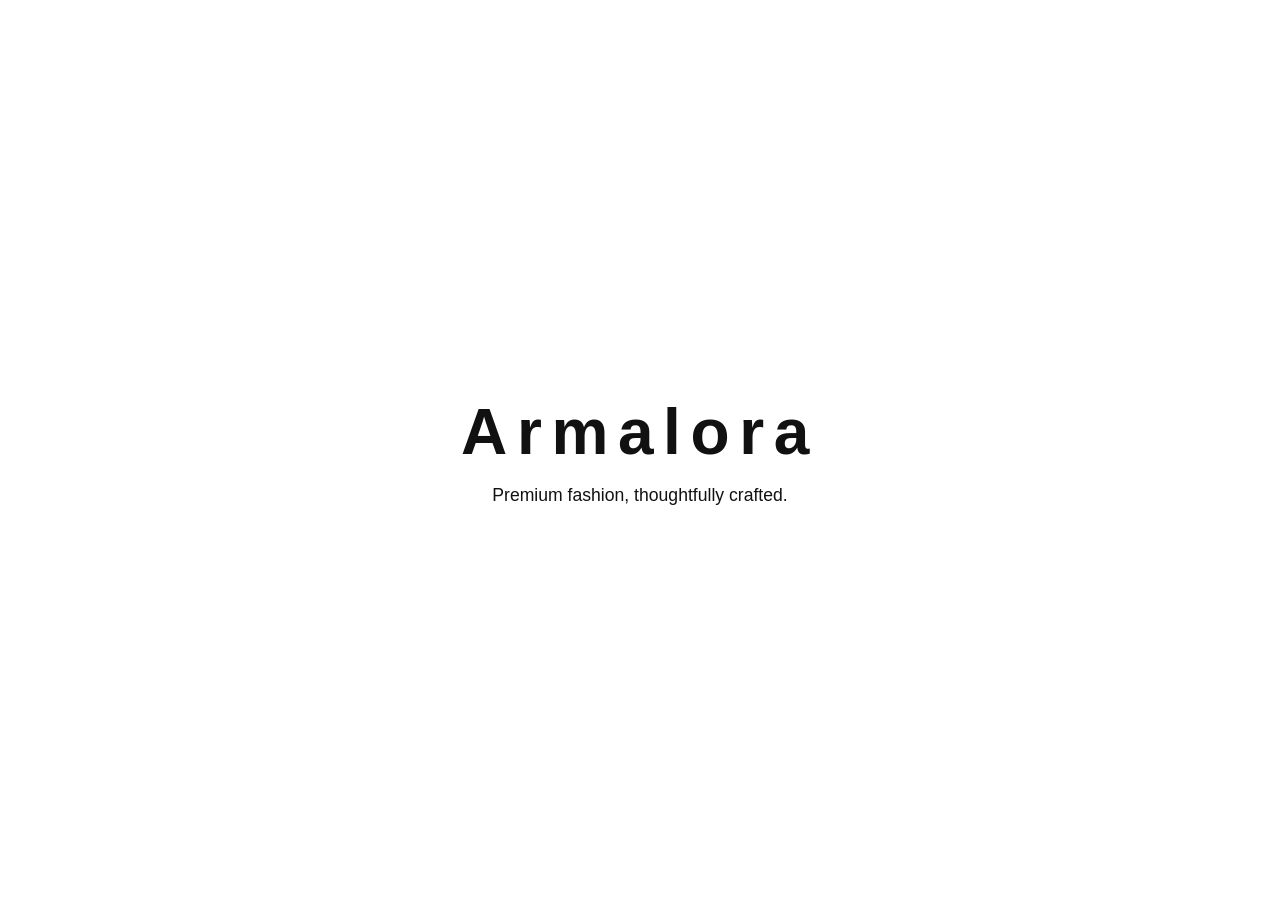
==== frontend/armalora-frontend/frontend/armalora-frontend/index.html @ b98cae9c "initialize Armalora frontend" ====
<!DOCTYPE html>
<html lang="en">
<head>
    <meta charset="UTF-8">

    <meta
        name="viewport"
        content="width=device-width, initial-scale=1.0"
    >

    <meta
        name="description"
        content="Armalora - Premium clothing and handcrafted fashion."
    >

    <title>Armalora</title>

    <link rel="stylesheet" href="css/style.css">
</head>

<body>

    <main>
        <h1>Armalora</h1>
        <p>Premium fashion, thoughtfully crafted.</p>
    </main>

    <script src="js/app.js"></script>
</body>
</html>
---- frontend/armalora-frontend/frontend/armalora-frontend/css/style.css ----
* {
    margin: 0;
    padding: 0;
    box-sizing: border-box;
}

html {
    scroll-behavior: smooth;
}

body {
    min-height: 100vh;
    font-family: Arial, Helvetica, sans-serif;
    background-color: #ffffff;
    color: #111111;
}

main {
    min-height: 100vh;
    display: flex;
    flex-direction: column;
    justify-content: center;
    align-items: center;
    text-align: center;
    padding: 2rem;
}

h1 {
    font-size: 4rem;
    letter-spacing: 0.15em;
}

p {
    margin-top: 1rem;
    font-size: 1.1rem;
}
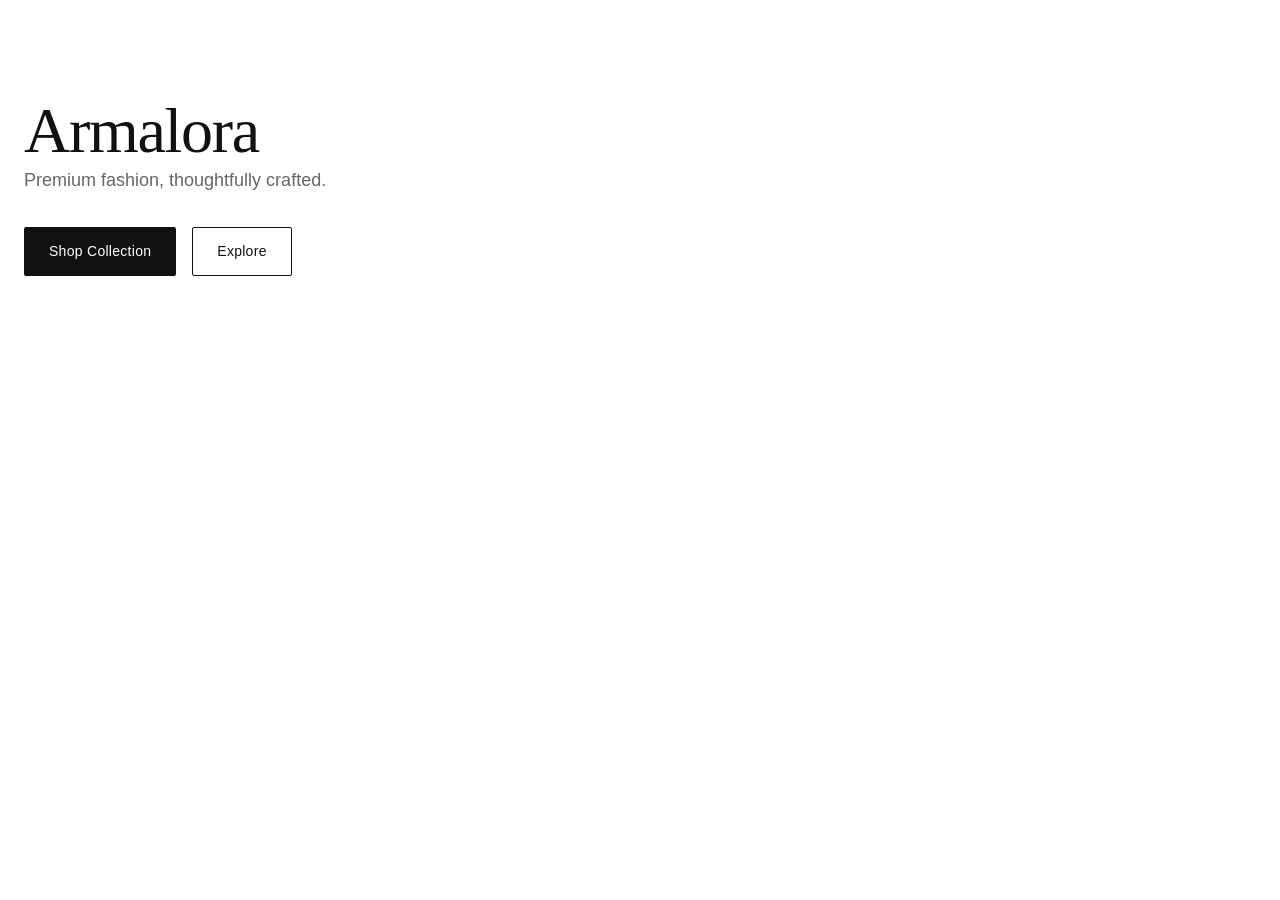
==== commit 861b2f55: "establish Armalora design system" ====
--- a/frontend/armalora-frontend/frontend/armalora-frontend/index.html
+++ b/frontend/armalora-frontend/frontend/armalora-frontend/index.html
@@ -1,6 +1,7 @@
 <!DOCTYPE html>
 <html lang="en">
 <head>
+
     <meta charset="UTF-8">
 
     <meta
@@ -16,15 +17,44 @@
     <title>Armalora</title>
 
     <link rel="stylesheet" href="css/style.css">
+
 </head>
 
 <body>
 
     <main>
-        <h1>Armalora</h1>
-        <p>Premium fashion, thoughtfully crafted.</p>
+
+        <section class="section">
+
+            <div class="container">
+
+                <h1 class="heading-display">
+                    Armalora
+                </h1>
+
+                <p class="text-lg text-muted">
+                    Premium fashion, thoughtfully crafted.
+                </p>
+
+                <div class="flex gap-4" style="margin-top: 2rem;">
+
+                    <a href="#" class="btn btn-primary">
+                        Shop Collection
+                    </a>
+
+                    <a href="#" class="btn btn-secondary">
+                        Explore
+                    </a>
+
+                </div>
+
+            </div>
+
+        </section>
+
     </main>
 
     <script src="js/app.js"></script>
+
 </body>
 </html>
--- a/frontend/armalora-frontend/frontend/armalora-frontend/css/style.css
+++ b/frontend/armalora-frontend/frontend/armalora-frontend/css/style.css
@@ -1,3 +1,9 @@
+/* ========================================
+   ARmalora Design System
+   ======================================== */
+
+/* ---------- CSS Reset ---------- */
+
 * {
     margin: 0;
     padding: 0;
@@ -6,6 +12,7 @@
 
 html {
     scroll-behavior: smooth;
+    font-size: 16px;
 }
 
 body {
@@ -13,24 +20,411 @@
     font-family: Arial, Helvetica, sans-serif;
     background-color: #ffffff;
     color: #111111;
-}
-
-main {
-    min-height: 100vh;
+    line-height: 1.6;
+}
+
+img {
+    display: block;
+    max-width: 100%;
+}
+
+button,
+input,
+textarea,
+select {
+    font: inherit;
+}
+
+button {
+    cursor: pointer;
+}
+
+a {
+    color: inherit;
+    text-decoration: none;
+}
+
+ul,
+ol {
+    list-style: none;
+}
+
+
+/* ========================================
+   Design Tokens
+   ======================================== */
+
+:root {
+
+    /* Brand Colors */
+
+    --color-black: #111111;
+    --color-white: #ffffff;
+
+    --color-primary: #111111;
+    --color-secondary: #666666;
+
+    --color-background: #ffffff;
+    --color-surface: #f7f7f5;
+
+    --color-border: #e5e5e5;
+
+    --color-success: #2e7d32;
+    --color-error: #c62828;
+    --color-warning: #ed6c02;
+
+
+    /* Typography */
+
+    --font-primary:
+        Arial,
+        Helvetica,
+        sans-serif;
+
+    --font-display:
+        Georgia,
+        "Times New Roman",
+        serif;
+
+
+    /* Font Sizes */
+
+    --text-xs: 0.75rem;
+    --text-sm: 0.875rem;
+    --text-base: 1rem;
+    --text-lg: 1.125rem;
+    --text-xl: 1.5rem;
+    --text-2xl: 2rem;
+    --text-3xl: 3rem;
+    --text-4xl: 4rem;
+
+
+    /* Spacing */
+
+    --space-1: 0.25rem;
+    --space-2: 0.5rem;
+    --space-3: 0.75rem;
+    --space-4: 1rem;
+    --space-5: 1.5rem;
+    --space-6: 2rem;
+    --space-7: 3rem;
+    --space-8: 4rem;
+    --space-9: 6rem;
+    --space-10: 8rem;
+
+
+    /* Layout */
+
+    --container-max-width: 1400px;
+
+    --container-padding: 1.5rem;
+
+
+    /* Borders */
+
+    --border-width: 1px;
+
+    --radius-sm: 2px;
+    --radius-md: 4px;
+    --radius-lg: 8px;
+
+
+    /* Transitions */
+
+    --transition-fast: 150ms ease;
+    --transition-normal: 250ms ease;
+    --transition-slow: 400ms ease;
+}
+
+
+/* ========================================
+   Global Layout
+   ======================================== */
+
+.container {
+    width: 100%;
+    max-width: var(--container-max-width);
+    margin: 0 auto;
+    padding-left: var(--container-padding);
+    padding-right: var(--container-padding);
+}
+
+.section {
+    padding-top: var(--space-9);
+    padding-bottom: var(--space-9);
+}
+
+
+/* ========================================
+   Typography
+   ======================================== */
+
+.heading-display {
+    font-family: var(--font-display);
+    font-size: var(--text-4xl);
+    font-weight: 400;
+    line-height: 1.1;
+    letter-spacing: -0.02em;
+}
+
+.heading-xl {
+    font-family: var(--font-display);
+    font-size: var(--text-3xl);
+    font-weight: 400;
+    line-height: 1.15;
+}
+
+.heading-lg {
+    font-family: var(--font-display);
+    font-size: var(--text-2xl);
+    font-weight: 400;
+    line-height: 1.2;
+}
+
+.heading-md {
+    font-size: var(--text-xl);
+    font-weight: 500;
+    line-height: 1.3;
+}
+
+.text-lg {
+    font-size: var(--text-lg);
+}
+
+.text-sm {
+    font-size: var(--text-sm);
+}
+
+.text-muted {
+    color: var(--color-secondary);
+}
+
+.text-center {
+    text-align: center;
+}
+
+
+/* ========================================
+   Buttons
+   ======================================== */
+
+.btn {
+    display: inline-flex;
+    align-items: center;
+    justify-content: center;
+
+    min-height: 46px;
+
+    padding: 0.75rem 1.5rem;
+
+    border: var(--border-width) solid transparent;
+
+    border-radius: var(--radius-sm);
+
+    font-size: var(--text-sm);
+    font-weight: 500;
+
+    letter-spacing: 0.02em;
+
+    transition:
+        background-color var(--transition-normal),
+        color var(--transition-normal),
+        border-color var(--transition-normal);
+}
+
+.btn-primary {
+    background-color: var(--color-black);
+    color: var(--color-white);
+    border-color: var(--color-black);
+}
+
+.btn-primary:hover {
+    background-color: #333333;
+    border-color: #333333;
+}
+
+.btn-secondary {
+    background-color: var(--color-white);
+    color: var(--color-black);
+    border-color: var(--color-black);
+}
+
+.btn-secondary:hover {
+    background-color: var(--color-black);
+    color: var(--color-white);
+}
+
+
+/* ========================================
+   Forms
+   ======================================== */
+
+.form-group {
     display: flex;
     flex-direction: column;
-    justify-content: center;
+    gap: var(--space-2);
+}
+
+.form-label {
+    font-size: var(--text-sm);
+    font-weight: 500;
+}
+
+.form-input,
+.form-select,
+.form-textarea {
+    width: 100%;
+
+    padding: 0.8rem 0.9rem;
+
+    border: var(--border-width) solid var(--color-border);
+
+    border-radius: var(--radius-sm);
+
+    background-color: var(--color-white);
+
+    color: var(--color-black);
+
+    outline: none;
+
+    transition:
+        border-color var(--transition-normal);
+}
+
+.form-input:focus,
+.form-select:focus,
+.form-textarea:focus {
+    border-color: var(--color-black);
+}
+
+.form-textarea {
+    min-height: 120px;
+    resize: vertical;
+}
+
+
+/* ========================================
+   Cards
+   ======================================== */
+
+.card {
+    background-color: var(--color-white);
+    border: var(--border-width) solid var(--color-border);
+}
+
+.card-content {
+    padding: var(--space-5);
+}
+
+
+/* ========================================
+   Product Grid Foundation
+   ======================================== */
+
+.product-grid {
+    display: grid;
+
+    grid-template-columns:
+        repeat(4, minmax(0, 1fr));
+
+    gap: var(--space-5);
+}
+
+
+/* ========================================
+   Utility Classes
+   ======================================== */
+
+.hidden {
+    display: none !important;
+}
+
+.flex {
+    display: flex;
+}
+
+.items-center {
     align-items: center;
-    text-align: center;
-    padding: 2rem;
-}
-
-h1 {
-    font-size: 4rem;
-    letter-spacing: 0.15em;
-}
-
-p {
-    margin-top: 1rem;
-    font-size: 1.1rem;
+}
+
+.justify-between {
+    justify-content: space-between;
+}
+
+.gap-2 {
+    gap: var(--space-2);
+}
+
+.gap-4 {
+    gap: var(--space-4);
+}
+
+.gap-5 {
+    gap: var(--space-5);
+}
+
+.gap-6 {
+    gap: var(--space-6);
+}
+
+
+/* ========================================
+   Responsive Design
+   ======================================== */
+
+@media (max-width: 1200px) {
+
+    .product-grid {
+        grid-template-columns:
+            repeat(3, minmax(0, 1fr));
+    }
+}
+
+
+@media (max-width: 768px) {
+
+    :root {
+        --container-padding: 1rem;
+    }
+
+    .heading-display {
+        font-size: var(--text-3xl);
+    }
+
+    .heading-xl {
+        font-size: var(--text-2xl);
+    }
+
+    .product-grid {
+        grid-template-columns:
+            repeat(2, minmax(0, 1fr));
+
+        gap: var(--space-4);
+    }
+
+    .section {
+        padding-top: var(--space-7);
+        padding-bottom: var(--space-7);
+    }
+}
+
+
+@media (max-width: 480px) {
+
+    html {
+        font-size: 15px;
+    }
+
+    .heading-display {
+        font-size: var(--text-2xl);
+    }
+
+    .product-grid {
+        grid-template-columns:
+            1fr;
+    }
+
+    .btn {
+        width: 100%;
+    }
 }
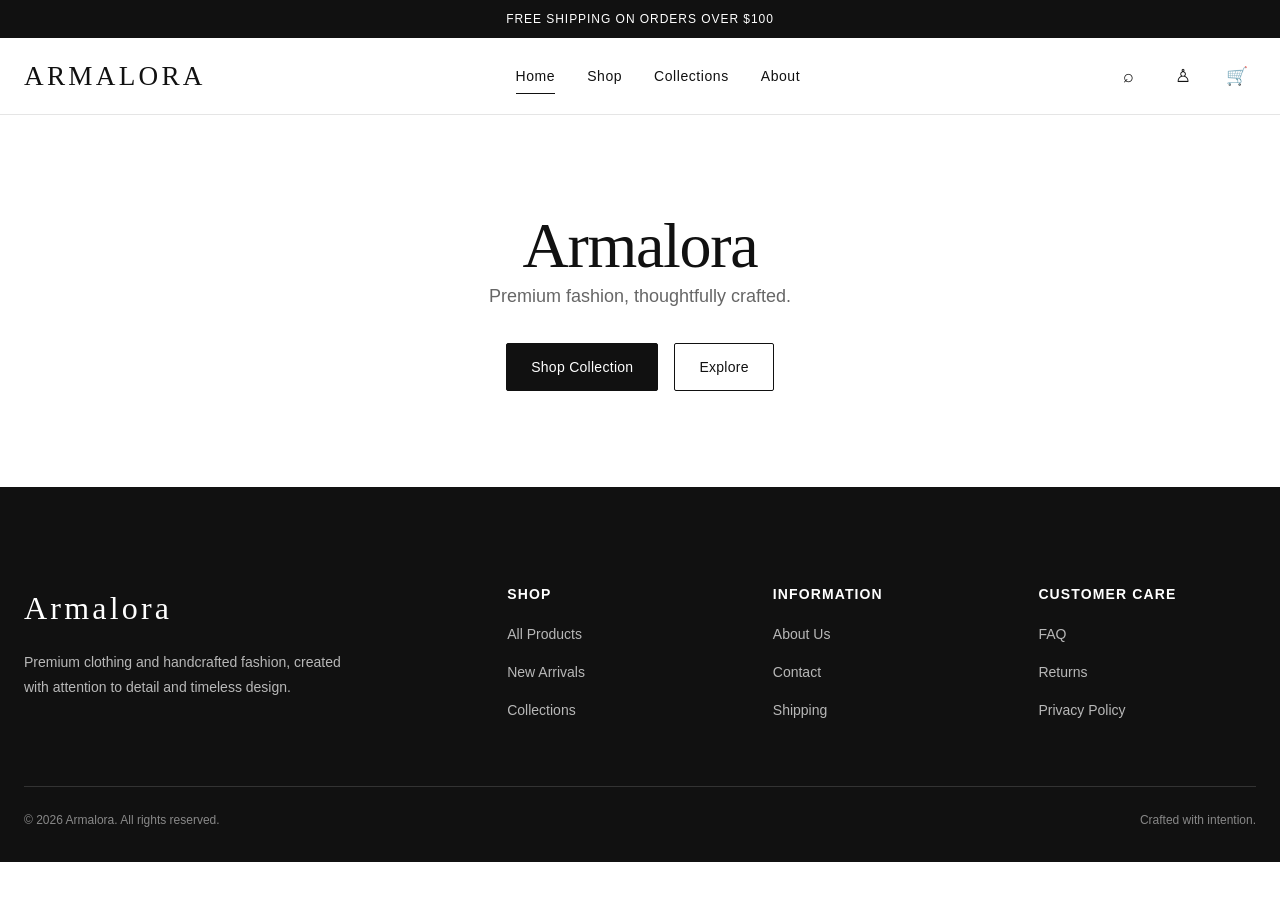
==== commit f4cebe59: "add responsive navbar and footer" ====
--- a/frontend/armalora-frontend/frontend/armalora-frontend/index.html
+++ b/frontend/armalora-frontend/frontend/armalora-frontend/index.html
@@ -17,16 +17,183 @@
     <title>Armalora</title>
 
     <link rel="stylesheet" href="css/style.css">
+    <link rel="stylesheet" href="css/navbar.css">
+<link rel="stylesheet" href="css/footer.css">
 
 </head>
 
 <body>
 
+    <!-- Announcement Bar -->
+
+    <div class="announcement-bar">
+        Free shipping on orders over $100
+    </div>
+
+
+    <!-- Navbar -->
+
+    <header class="navbar">
+
+        <div class="container navbar-container">
+
+            <!-- Mobile Menu Button -->
+
+            <button
+                class="mobile-menu-button"
+                id="mobileMenuButton"
+                type="button"
+                aria-label="Open navigation menu"
+                aria-expanded="false"
+            >
+                ☰
+            </button>
+
+
+            <!-- Logo -->
+
+            <a
+                href="index.html"
+                class="navbar-logo"
+            >
+                Armalora
+            </a>
+
+
+            <!-- Desktop Navigation -->
+
+            <nav
+                class="navbar-menu"
+                aria-label="Main navigation"
+            >
+
+                <a
+                    href="index.html"
+                    class="navbar-link active"
+                >
+                    Home
+                </a>
+
+                <a
+                    href="#"
+                    class="navbar-link"
+                >
+                    Shop
+                </a>
+
+                <a
+                    href="#"
+                    class="navbar-link"
+                >
+                    Collections
+                </a>
+
+                <a
+                    href="#"
+                    class="navbar-link"
+                >
+                    About
+                </a>
+
+            </nav>
+
+
+            <!-- Actions -->
+
+            <div class="navbar-actions">
+
+                <button
+                    class="navbar-action"
+                    type="button"
+                    aria-label="Search"
+                >
+                    ⌕
+                </button>
+
+                <button
+                    class="navbar-action"
+                    type="button"
+                    aria-label="Account"
+                >
+                    ♙
+                </button>
+
+                <button
+                    class="navbar-action"
+                    type="button"
+                    aria-label="Shopping cart"
+                >
+                    🛒
+                </button>
+
+            </div>
+
+        </div>
+
+
+        <!-- Mobile Menu -->
+
+        <div
+            class="mobile-menu"
+            id="mobileMenu"
+        >
+
+            <nav aria-label="Mobile navigation">
+
+                <ul class="mobile-menu-list">
+
+                    <li>
+                        <a
+                            href="index.html"
+                            class="mobile-menu-link"
+                        >
+                            Home
+                        </a>
+                    </li>
+
+                    <li>
+                        <a
+                            href="#"
+                            class="mobile-menu-link"
+                        >
+                            Shop
+                        </a>
+                    </li>
+
+                    <li>
+                        <a
+                            href="#"
+                            class="mobile-menu-link"
+                        >
+                            Collections
+                        </a>
+                    </li>
+
+                    <li>
+                        <a
+                            href="#"
+                            class="mobile-menu-link"
+                        >
+                            About
+                        </a>
+                    </li>
+
+                </ul>
+
+            </nav>
+
+        </div>
+
+    </header>
+
+
+    <!-- Temporary Page Content -->
+
     <main>
 
         <section class="section">
 
-            <div class="container">
+            <div class="container text-center">
 
                 <h1 class="heading-display">
                     Armalora
@@ -36,13 +203,22 @@
                     Premium fashion, thoughtfully crafted.
                 </p>
 
-                <div class="flex gap-4" style="margin-top: 2rem;">
-
-                    <a href="#" class="btn btn-primary">
+                <div
+                    class="flex gap-4"
+                    style="margin-top: 2rem; justify-content: center;"
+                >
+
+                    <a
+                        href="#"
+                        class="btn btn-primary"
+                    >
                         Shop Collection
                     </a>
 
-                    <a href="#" class="btn btn-secondary">
+                    <a
+                        href="#"
+                        class="btn btn-secondary"
+                    >
                         Explore
                     </a>
 
@@ -54,7 +230,154 @@
 
     </main>
 
+
+    <!-- Footer -->
+
+    <footer class="footer">
+
+        <div class="container">
+
+            <div class="footer-grid">
+
+                <!-- Brand -->
+
+                <div class="footer-brand">
+
+                    <div class="footer-logo">
+                        Armalora
+                    </div>
+
+                    <p class="footer-description">
+                        Premium clothing and handcrafted fashion,
+                        created with attention to detail and timeless
+                        design.
+                    </p>
+
+                </div>
+
+
+                <!-- Shop -->
+
+                <div>
+
+                    <h3 class="footer-title">
+                        Shop
+                    </h3>
+
+                    <ul class="footer-links">
+
+                        <li>
+                            <a href="#" class="footer-link">
+                                All Products
+                            </a>
+                        </li>
+
+                        <li>
+                            <a href="#" class="footer-link">
+                                New Arrivals
+                            </a>
+                        </li>
+
+                        <li>
+                            <a href="#" class="footer-link">
+                                Collections
+                            </a>
+                        </li>
+
+                    </ul>
+
+                </div>
+
+
+                <!-- Information -->
+
+                <div>
+
+                    <h3 class="footer-title">
+                        Information
+                    </h3>
+
+                    <ul class="footer-links">
+
+                        <li>
+                            <a href="#" class="footer-link">
+                                About Us
+                            </a>
+                        </li>
+
+                        <li>
+                            <a href="#" class="footer-link">
+                                Contact
+                            </a>
+                        </li>
+
+                        <li>
+                            <a href="#" class="footer-link">
+                                Shipping
+                            </a>
+                        </li>
+
+                    </ul>
+
+                </div>
+
+
+                <!-- Customer -->
+
+                <div>
+
+                    <h3 class="footer-title">
+                        Customer Care
+                    </h3>
+
+                    <ul class="footer-links">
+
+                        <li>
+                            <a href="#" class="footer-link">
+                                FAQ
+                            </a>
+                        </li>
+
+                        <li>
+                            <a href="#" class="footer-link">
+                                Returns
+                            </a>
+                        </li>
+
+                        <li>
+                            <a href="#" class="footer-link">
+                                Privacy Policy
+                            </a>
+                        </li>
+
+                    </ul>
+
+                </div>
+
+            </div>
+
+
+            <!-- Footer Bottom -->
+
+            <div class="footer-bottom">
+
+                <span>
+                    © 2026 Armalora. All rights reserved.
+                </span>
+
+                <span>
+                    Crafted with intention.
+                </span>
+
+            </div>
+
+        </div>
+
+    </footer>
+
+
     <script src="js/app.js"></script>
+    <script src="js/navbar.js"></script>
 
 </body>
 </html>
--- a/frontend/armalora-frontend/frontend/armalora-frontend/css/navbar.css
+++ b/frontend/armalora-frontend/frontend/armalora-frontend/css/navbar.css
@@ -0,0 +1,220 @@
+/* ========================================
+   Armalora Navbar
+   ======================================== */
+
+.announcement-bar {
+    width: 100%;
+    background-color: var(--color-black);
+    color: var(--color-white);
+    text-align: center;
+    padding: 0.6rem 1rem;
+    font-size: var(--text-xs);
+    letter-spacing: 0.08em;
+    text-transform: uppercase;
+}
+
+.navbar {
+    position: relative;
+    z-index: 1000;
+
+    width: 100%;
+
+    background-color: var(--color-white);
+
+    border-bottom:
+        var(--border-width)
+        solid
+        var(--color-border);
+}
+
+.navbar-container {
+    min-height: 76px;
+
+    display: flex;
+    align-items: center;
+    justify-content: space-between;
+
+    gap: var(--space-6);
+}
+
+.navbar-logo {
+    flex-shrink: 0;
+
+    font-family: var(--font-display);
+
+    font-size: 1.7rem;
+
+    font-weight: 400;
+
+    letter-spacing: 0.12em;
+
+    text-transform: uppercase;
+}
+
+.navbar-menu {
+    display: flex;
+
+    align-items: center;
+
+    gap: var(--space-6);
+}
+
+.navbar-link {
+    position: relative;
+
+    font-size: var(--text-sm);
+
+    letter-spacing: 0.04em;
+
+    transition:
+        color var(--transition-normal);
+}
+
+.navbar-link::after {
+    content: "";
+
+    position: absolute;
+
+    left: 0;
+    bottom: -6px;
+
+    width: 0;
+    height: 1px;
+
+    background-color: var(--color-black);
+
+    transition:
+        width var(--transition-normal);
+}
+
+.navbar-link:hover::after,
+.navbar-link.active::after {
+    width: 100%;
+}
+
+.navbar-actions {
+    display: flex;
+
+    align-items: center;
+
+    gap: var(--space-4);
+}
+
+.navbar-action {
+    display: inline-flex;
+
+    align-items: center;
+    justify-content: center;
+
+    width: 38px;
+    height: 38px;
+
+    border: none;
+
+    background: transparent;
+
+    color: var(--color-black);
+
+    font-size: 1.1rem;
+
+    transition:
+        opacity var(--transition-normal);
+}
+
+.navbar-action:hover {
+    opacity: 0.55;
+}
+
+
+/* ========================================
+   Mobile Menu Button
+   ======================================== */
+
+.mobile-menu-button {
+    display: none;
+
+    align-items: center;
+    justify-content: center;
+
+    width: 38px;
+    height: 38px;
+
+    border: none;
+
+    background: transparent;
+
+    color: var(--color-black);
+
+    font-size: 1.4rem;
+}
+
+
+/* ========================================
+   Mobile Navigation
+   ======================================== */
+
+.mobile-menu {
+    display: none;
+
+    position: absolute;
+
+    top: 100%;
+    left: 0;
+
+    width: 100%;
+
+    background-color: var(--color-white);
+
+    border-bottom:
+        var(--border-width)
+        solid
+        var(--color-border);
+
+    padding: var(--space-5);
+}
+
+.mobile-menu.open {
+    display: block;
+}
+
+.mobile-menu-list {
+    display: flex;
+
+    flex-direction: column;
+
+    gap: var(--space-5);
+}
+
+.mobile-menu-link {
+    font-size: var(--text-base);
+
+    letter-spacing: 0.04em;
+}
+
+
+/* ========================================
+   Responsive Navbar
+   ======================================== */
+
+@media (max-width: 900px) {
+
+    .navbar-menu {
+        display: none;
+    }
+
+    .mobile-menu-button {
+        display: inline-flex;
+    }
+
+    .navbar-container {
+        min-height: 68px;
+    }
+
+    .navbar-logo {
+        font-size: 1.4rem;
+    }
+
+    .navbar-actions {
+        gap: var(--space-2);
+    }
+}
--- a/frontend/armalora-frontend/frontend/armalora-frontend/css/footer.css
+++ b/frontend/armalora-frontend/frontend/armalora-frontend/css/footer.css
@@ -0,0 +1,132 @@
+/* ========================================
+   Armalora Footer
+   ======================================== */
+
+.footer {
+    margin-top: auto;
+
+    background-color: var(--color-black);
+
+    color: var(--color-white);
+
+    padding-top: var(--space-9);
+    padding-bottom: var(--space-6);
+}
+
+.footer-grid {
+    display: grid;
+
+    grid-template-columns:
+        2fr
+        1fr
+        1fr
+        1fr;
+
+    gap: var(--space-7);
+
+    padding-bottom: var(--space-8);
+}
+
+.footer-brand {
+    max-width: 320px;
+}
+
+.footer-logo {
+    font-family: var(--font-display);
+
+    font-size: var(--text-2xl);
+
+    letter-spacing: 0.1em;
+
+    margin-bottom: var(--space-4);
+}
+
+.footer-description {
+    color: #b8b8b8;
+
+    font-size: var(--text-sm);
+
+    line-height: 1.8;
+}
+
+.footer-title {
+    font-size: var(--text-sm);
+
+    font-weight: 600;
+
+    letter-spacing: 0.08em;
+
+    text-transform: uppercase;
+
+    margin-bottom: var(--space-4);
+}
+
+.footer-links {
+    display: flex;
+
+    flex-direction: column;
+
+    gap: var(--space-3);
+}
+
+.footer-link {
+    color: #b8b8b8;
+
+    font-size: var(--text-sm);
+
+    transition:
+        color var(--transition-normal);
+}
+
+.footer-link:hover {
+    color: var(--color-white);
+}
+
+.footer-bottom {
+    padding-top: var(--space-5);
+
+    border-top:
+        var(--border-width)
+        solid
+        #333333;
+
+    display: flex;
+
+    align-items: center;
+
+    justify-content: space-between;
+
+    gap: var(--space-4);
+
+    color: #888888;
+
+    font-size: var(--text-xs);
+}
+
+
+/* ========================================
+   Responsive Footer
+   ======================================== */
+
+@media (max-width: 900px) {
+
+    .footer-grid {
+        grid-template-columns:
+            repeat(2, 1fr);
+    }
+}
+
+@media (max-width: 600px) {
+
+    .footer-grid {
+        grid-template-columns: 1fr;
+
+        gap: var(--space-6);
+    }
+
+    .footer-bottom {
+        flex-direction: column;
+
+        align-items: flex-start;
+    }
+}
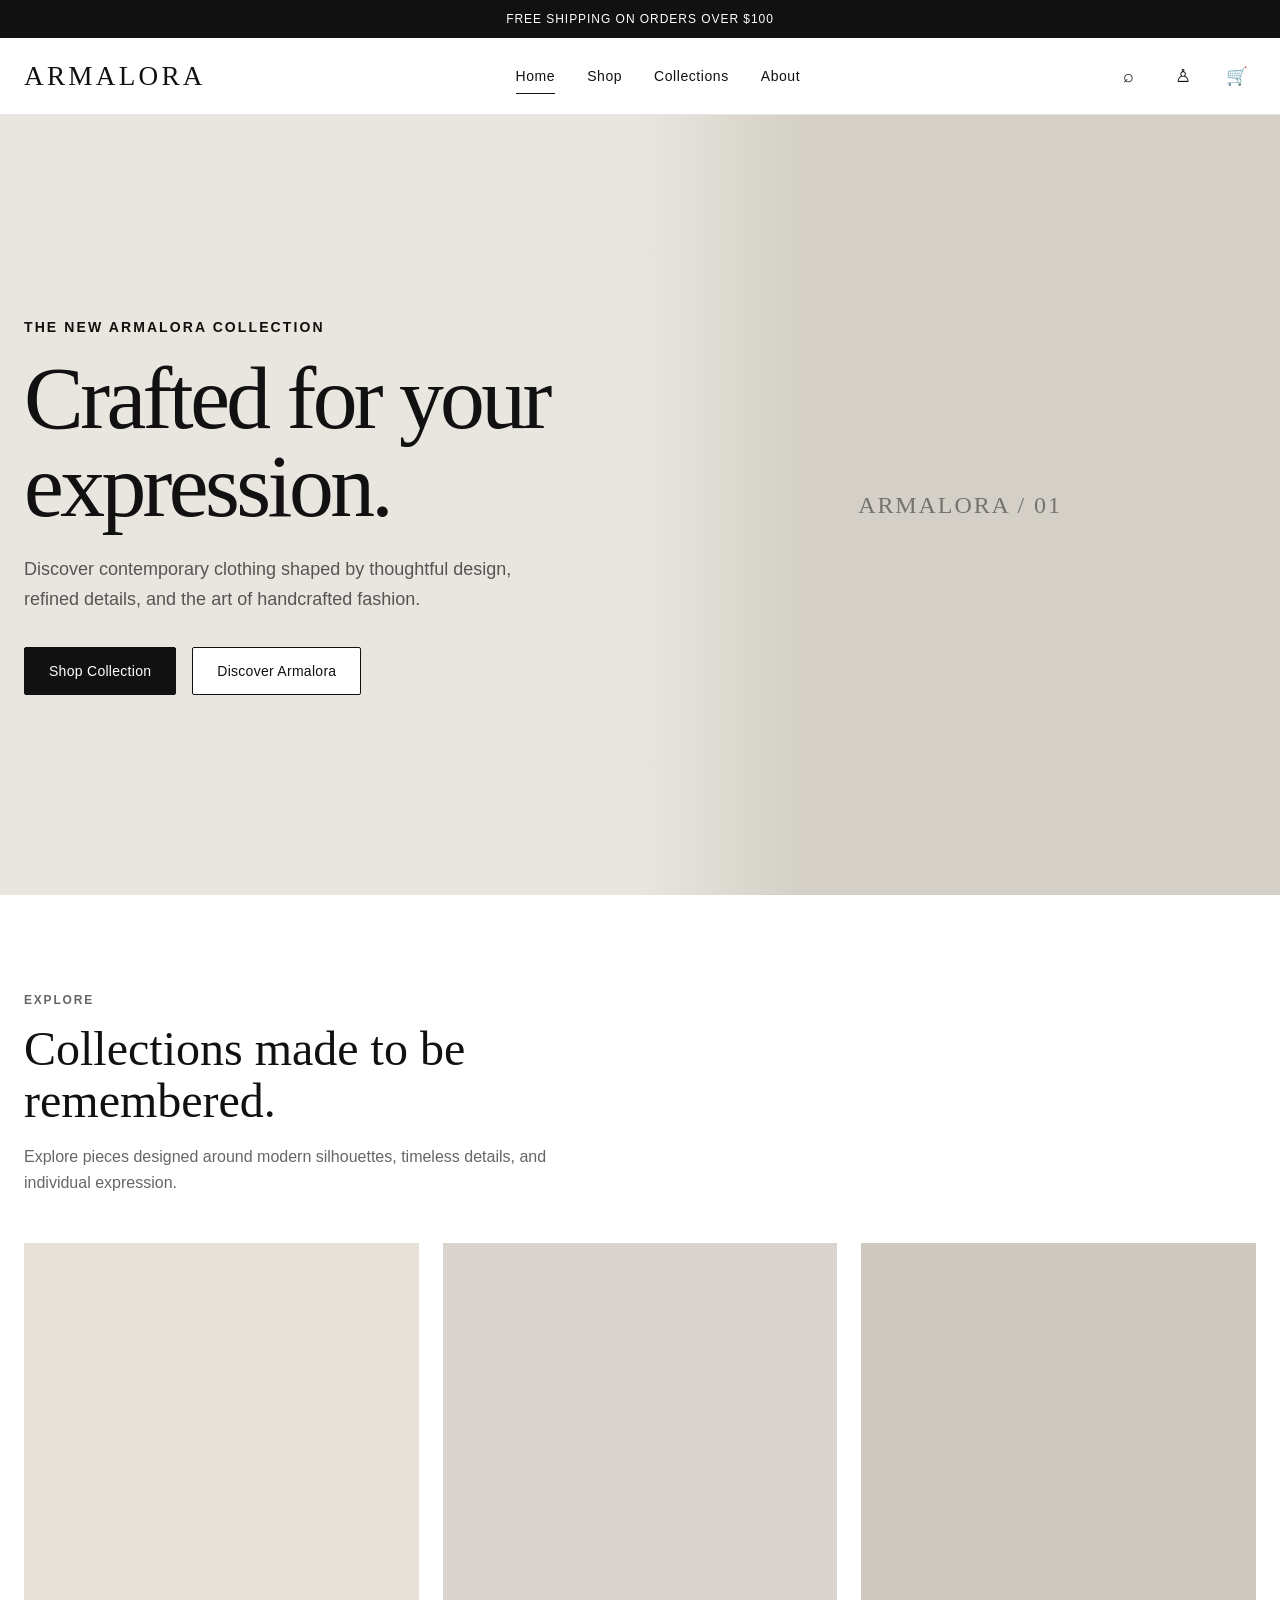
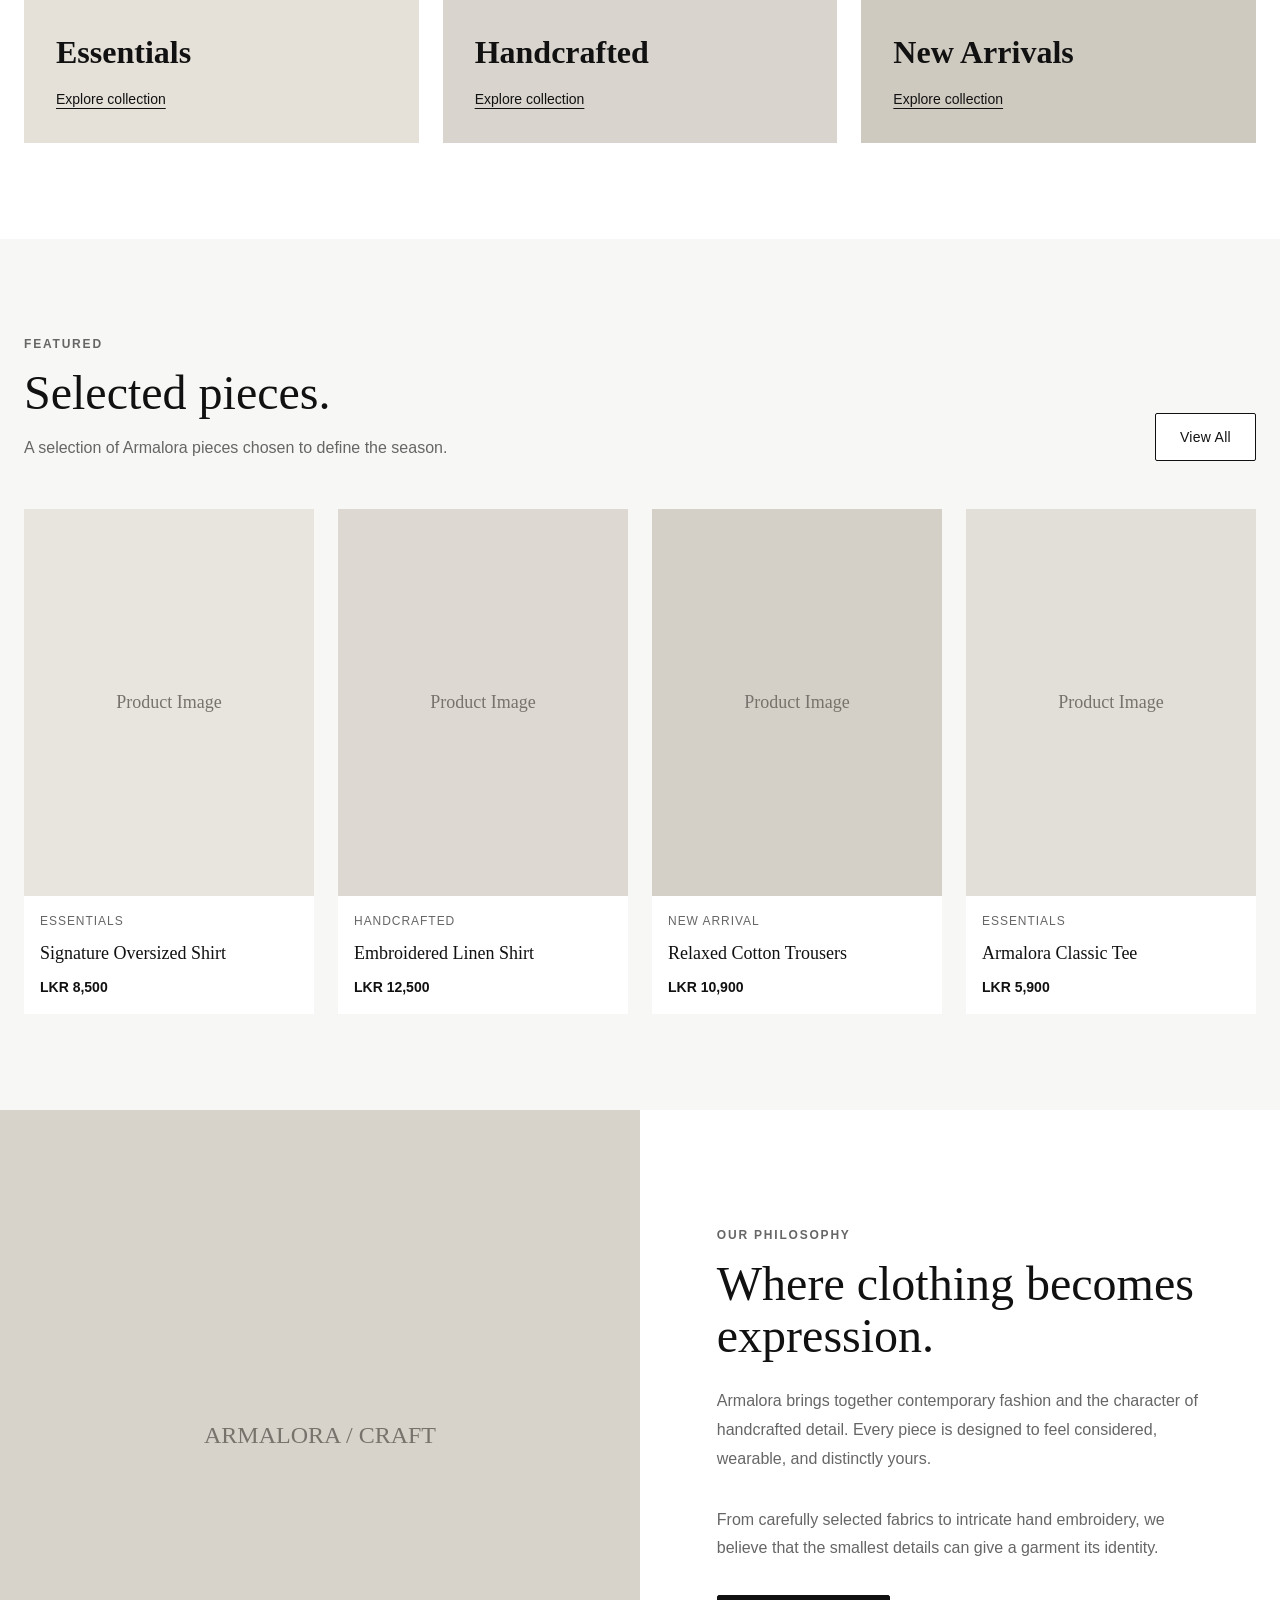
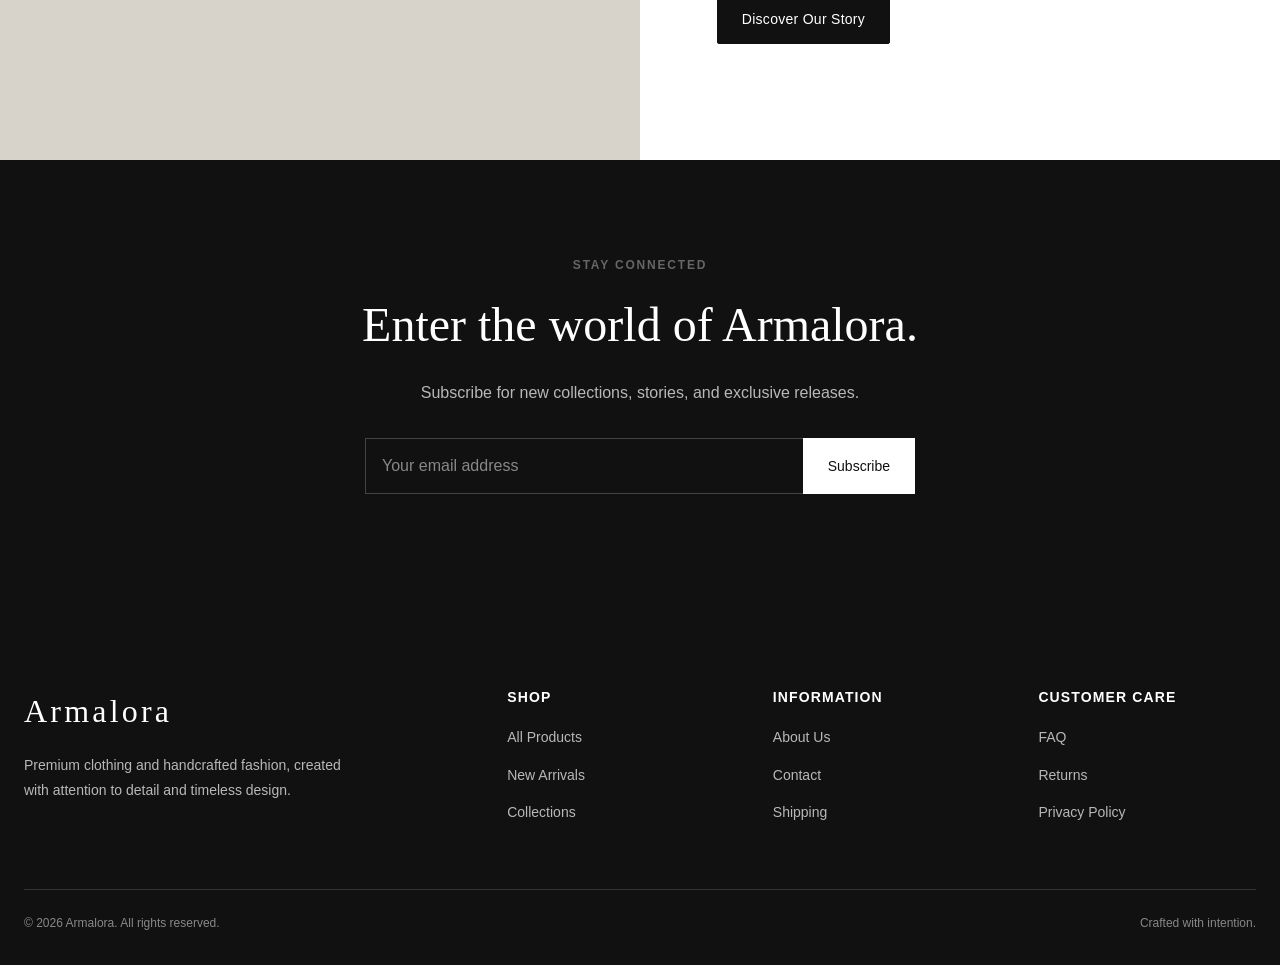
==== commit 497c2e57: "Armalora home page" ====
--- a/frontend/armalora-frontend/frontend/armalora-frontend/index.html
+++ b/frontend/armalora-frontend/frontend/armalora-frontend/index.html
@@ -19,6 +19,7 @@
     <link rel="stylesheet" href="css/style.css">
     <link rel="stylesheet" href="css/navbar.css">
 <link rel="stylesheet" href="css/footer.css">
+<link rel="stylesheet" href="css/home.css">
 
 </head>
 
@@ -191,44 +192,428 @@
 
     <main>
 
-        <section class="section">
-
-            <div class="container text-center">
-
-                <h1 class="heading-display">
-                    Armalora
+    <!-- ========================================
+         Hero Section
+         ======================================== -->
+
+    <section class="hero">
+
+        <div class="container">
+
+            <div class="hero-content">
+
+                <p class="hero-eyebrow">
+                    The New Armalora Collection
+                </p>
+
+                <h1 class="hero-title">
+                    Crafted for
+                    your expression.
                 </h1>
 
-                <p class="text-lg text-muted">
-                    Premium fashion, thoughtfully crafted.
+                <p class="hero-description">
+                    Discover contemporary clothing shaped by
+                    thoughtful design, refined details, and
+                    the art of handcrafted fashion.
                 </p>
 
-                <div
-                    class="flex gap-4"
-                    style="margin-top: 2rem; justify-content: center;"
-                >
+                <div class="hero-actions">
 
                     <a
-                        href="#"
+                        href="#featured-products"
                         class="btn btn-primary"
                     >
                         Shop Collection
                     </a>
 
                     <a
-                        href="#"
+                        href="#our-story"
                         class="btn btn-secondary"
                     >
+                        Discover Armalora
+                    </a>
+
+                </div>
+
+            </div>
+
+        </div>
+
+
+        <div class="hero-visual">
+
+            <div class="hero-visual-content">
+                ARMALORA / 01
+            </div>
+
+        </div>
+
+    </section>
+
+
+    <!-- ========================================
+         Featured Collections
+         ======================================== -->
+
+    <section class="section">
+
+        <div class="container">
+
+            <div class="section-header">
+
+                <div class="section-header-content">
+
+                    <p class="section-eyebrow">
                         Explore
-                    </a>
+                    </p>
+
+                    <h2 class="section-title">
+                        Collections made to be remembered.
+                    </h2>
+
+                    <p class="section-description">
+                        Explore pieces designed around modern
+                        silhouettes, timeless details, and
+                        individual expression.
+                    </p>
 
                 </div>
 
             </div>
 
-        </section>
-
-    </main>
+
+            <div class="collection-grid">
+
+                <article class="collection-card">
+
+                    <div class="collection-card-visual">
+
+                        <div class="collection-card-content">
+
+                            <h3 class="collection-card-title">
+                                Essentials
+                            </h3>
+
+                            <a
+                                href="#"
+                                class="collection-card-link"
+                            >
+                                Explore collection
+                            </a>
+
+                        </div>
+
+                    </div>
+
+                </article>
+
+
+                <article class="collection-card">
+
+                    <div class="collection-card-visual">
+
+                        <div class="collection-card-content">
+
+                            <h3 class="collection-card-title">
+                                Handcrafted
+                            </h3>
+
+                            <a
+                                href="#"
+                                class="collection-card-link"
+                            >
+                                Explore collection
+                            </a>
+
+                        </div>
+
+                    </div>
+
+                </article>
+
+
+                <article class="collection-card">
+
+                    <div class="collection-card-visual">
+
+                        <div class="collection-card-content">
+
+                            <h3 class="collection-card-title">
+                                New Arrivals
+                            </h3>
+
+                            <a
+                                href="#"
+                                class="collection-card-link"
+                            >
+                                Explore collection
+                            </a>
+
+                        </div>
+
+                    </div>
+
+                </article>
+
+            </div>
+
+        </div>
+
+    </section>
+
+
+    <!-- ========================================
+         Featured Products
+         ======================================== -->
+
+    <section
+        class="section featured-products"
+        id="featured-products"
+    >
+
+        <div class="container">
+
+            <div class="section-header">
+
+                <div class="section-header-content">
+
+                    <p class="section-eyebrow">
+                        Featured
+                    </p>
+
+                    <h2 class="section-title">
+                        Selected pieces.
+                    </h2>
+
+                    <p class="section-description">
+                        A selection of Armalora pieces chosen
+                        to define the season.
+                    </p>
+
+                </div>
+
+                <a
+                    href="#"
+                    class="btn btn-secondary"
+                >
+                    View All
+                </a>
+
+            </div>
+
+
+            <div class="product-grid">
+
+                <article class="product-card">
+
+                    <div class="product-card-image">
+                        Product Image
+                    </div>
+
+                    <div class="product-card-info">
+
+                        <p class="product-card-category">
+                            Essentials
+                        </p>
+
+                        <h3 class="product-card-name">
+                            Signature Oversized Shirt
+                        </h3>
+
+                        <p class="product-card-price">
+                            LKR 8,500
+                        </p>
+
+                    </div>
+
+                </article>
+
+
+                <article class="product-card">
+
+                    <div class="product-card-image">
+                        Product Image
+                    </div>
+
+                    <div class="product-card-info">
+
+                        <p class="product-card-category">
+                            Handcrafted
+                        </p>
+
+                        <h3 class="product-card-name">
+                            Embroidered Linen Shirt
+                        </h3>
+
+                        <p class="product-card-price">
+                            LKR 12,500
+                        </p>
+
+                    </div>
+
+                </article>
+
+
+                <article class="product-card">
+
+                    <div class="product-card-image">
+                        Product Image
+                    </div>
+
+                    <div class="product-card-info">
+
+                        <p class="product-card-category">
+                            New Arrival
+                        </p>
+
+                        <h3 class="product-card-name">
+                            Relaxed Cotton Trousers
+                        </h3>
+
+                        <p class="product-card-price">
+                            LKR 10,900
+                        </p>
+
+                    </div>
+
+                </article>
+
+
+                <article class="product-card">
+
+                    <div class="product-card-image">
+                        Product Image
+                    </div>
+
+                    <div class="product-card-info">
+
+                        <p class="product-card-category">
+                            Essentials
+                        </p>
+
+                        <h3 class="product-card-name">
+                            Armalora Classic Tee
+                        </h3>
+
+                        <p class="product-card-price">
+                            LKR 5,900
+                        </p>
+
+                    </div>
+
+                </article>
+
+            </div>
+
+        </div>
+
+    </section>
+
+
+    <!-- ========================================
+         Brand Story
+         ======================================== -->
+
+    <section
+        class="brand-story"
+        id="our-story"
+    >
+
+        <div class="brand-story-visual">
+            ARMALORA / CRAFT
+        </div>
+
+
+        <div class="brand-story-content">
+
+            <p class="section-eyebrow">
+                Our Philosophy
+            </p>
+
+            <h2 class="brand-story-title">
+                Where clothing
+                becomes expression.
+            </h2>
+
+            <p class="brand-story-text">
+                Armalora brings together contemporary fashion
+                and the character of handcrafted detail.
+                Every piece is designed to feel considered,
+                wearable, and distinctly yours.
+            </p>
+
+            <p class="brand-story-text">
+                From carefully selected fabrics to intricate
+                hand embroidery, we believe that the smallest
+                details can give a garment its identity.
+            </p>
+
+            <div>
+                <a
+                    href="#"
+                    class="btn btn-primary"
+                >
+                    Discover Our Story
+                </a>
+            </div>
+
+        </div>
+
+    </section>
+
+
+    <!-- ========================================
+         Newsletter
+         ======================================== -->
+
+    <section class="section newsletter">
+
+        <div class="container">
+
+            <div class="newsletter-content">
+
+                <p class="section-eyebrow">
+                    Stay Connected
+                </p>
+
+                <h2 class="newsletter-title">
+                    Enter the world of Armalora.
+                </h2>
+
+                <p class="newsletter-description">
+                    Subscribe for new collections, stories,
+                    and exclusive releases.
+                </p>
+
+                <form
+                    class="newsletter-form"
+                    id="newsletterForm"
+                >
+
+                    <input
+                        type="email"
+                        class="newsletter-input"
+                        id="newsletterEmail"
+                        placeholder="Your email address"
+                        required
+                    >
+
+                    <button
+                        type="submit"
+                        class="newsletter-button"
+                    >
+                        Subscribe
+                    </button>
+
+                </form>
+
+            </div>
+
+        </div>
+
+    </section>
+
+</main>
 
 
     <!-- Footer -->
@@ -376,8 +761,10 @@
     </footer>
 
 
+    
     <script src="js/app.js"></script>
-    <script src="js/navbar.js"></script>
+<script src="js/navbar.js"></script>
+<script src="js/home.js"></script>
 
 </body>
 </html>
--- a/frontend/armalora-frontend/frontend/armalora-frontend/css/home.css
+++ b/frontend/armalora-frontend/frontend/armalora-frontend/css/home.css
@@ -0,0 +1,613 @@
+/* ========================================
+   Armalora Home Page
+   ======================================== */
+
+
+/* ========================================
+   Hero
+   ======================================== */
+
+.hero {
+    position: relative;
+
+    min-height: calc(100vh - 120px);
+
+    display: flex;
+    align-items: center;
+
+    background-color: #e9e6df;
+
+    overflow: hidden;
+}
+
+.hero-content {
+    position: relative;
+    z-index: 2;
+
+    max-width: 650px;
+
+    padding-top: var(--space-8);
+    padding-bottom: var(--space-8);
+}
+
+.hero-eyebrow {
+    margin-bottom: var(--space-4);
+
+    font-size: var(--text-sm);
+
+    font-weight: 600;
+
+    letter-spacing: 0.15em;
+
+    text-transform: uppercase;
+}
+
+.hero-title {
+    margin-bottom: var(--space-5);
+
+    font-family: var(--font-display);
+
+    font-size: clamp(3rem, 7vw, 6rem);
+
+    font-weight: 400;
+
+    line-height: 0.98;
+
+    letter-spacing: -0.04em;
+}
+
+.hero-description {
+    max-width: 500px;
+
+    margin-bottom: var(--space-6);
+
+    color: #555555;
+
+    font-size: var(--text-lg);
+
+    line-height: 1.7;
+}
+
+.hero-actions {
+    display: flex;
+
+    gap: var(--space-4);
+
+    flex-wrap: wrap;
+}
+
+
+/* ========================================
+   Hero Visual
+   ======================================== */
+
+.hero-visual {
+    position: absolute;
+
+    top: 0;
+    right: 0;
+
+    width: 50%;
+    height: 100%;
+
+    background:
+        linear-gradient(
+            90deg,
+            #e9e6df 0%,
+            rgba(233, 230, 223, 0) 25%
+        ),
+        #d4d0c7;
+}
+
+.hero-visual-content {
+    width: 100%;
+    height: 100%;
+
+    display: flex;
+
+    align-items: center;
+    justify-content: center;
+
+    color: #77736c;
+
+    font-family: var(--font-display);
+
+    font-size: 1.5rem;
+
+    letter-spacing: 0.08em;
+}
+
+
+/* ========================================
+   Section Header
+   ======================================== */
+
+.section-header {
+    margin-bottom: var(--space-7);
+
+    display: flex;
+
+    align-items: flex-end;
+
+    justify-content: space-between;
+
+    gap: var(--space-5);
+}
+
+.section-header-content {
+    max-width: 650px;
+}
+
+.section-eyebrow {
+    margin-bottom: var(--space-3);
+
+    font-size: var(--text-xs);
+
+    font-weight: 600;
+
+    letter-spacing: 0.15em;
+
+    text-transform: uppercase;
+
+    color: var(--color-secondary);
+}
+
+.section-title {
+    font-family: var(--font-display);
+
+    font-size: var(--text-3xl);
+
+    font-weight: 400;
+
+    line-height: 1.1;
+}
+
+.section-description {
+    margin-top: var(--space-4);
+
+    color: var(--color-secondary);
+
+    max-width: 550px;
+}
+
+
+/* ========================================
+   Collection Cards
+   ======================================== */
+
+.collection-grid {
+    display: grid;
+
+    grid-template-columns:
+        repeat(3, minmax(0, 1fr));
+
+    gap: var(--space-5);
+}
+
+.collection-card {
+    position: relative;
+
+    min-height: 500px;
+
+    overflow: hidden;
+
+    background-color: var(--color-surface);
+}
+
+.collection-card-visual {
+    width: 100%;
+    height: 100%;
+
+    min-height: 500px;
+
+    display: flex;
+
+    align-items: flex-end;
+
+    padding: var(--space-6);
+
+    background-color: #e5e1d9;
+
+    transition:
+        transform var(--transition-slow);
+}
+
+.collection-card:nth-child(2)
+.collection-card-visual {
+    background-color: #d9d5ce;
+}
+
+.collection-card:nth-child(3)
+.collection-card-visual {
+    background-color: #cfcac0;
+}
+
+.collection-card:hover
+.collection-card-visual {
+    transform: scale(1.03);
+}
+
+.collection-card-content {
+    position: relative;
+
+    z-index: 2;
+
+    color: var(--color-black);
+}
+
+.collection-card-title {
+    font-family: var(--font-display);
+
+    font-size: var(--text-2xl);
+
+    margin-bottom: var(--space-2);
+}
+
+.collection-card-link {
+    font-size: var(--text-sm);
+
+    font-weight: 500;
+
+    text-decoration: underline;
+
+    text-underline-offset: 4px;
+}
+
+
+/* ========================================
+   Featured Products
+   ======================================== */
+
+.featured-products {
+    background-color: var(--color-surface);
+}
+
+.product-card {
+    background-color: var(--color-white);
+
+    overflow: hidden;
+}
+
+.product-card-image {
+    aspect-ratio: 3 / 4;
+
+    display: flex;
+
+    align-items: center;
+    justify-content: center;
+
+    background-color: #e8e5df;
+
+    color: #77736c;
+
+    font-family: var(--font-display);
+
+    font-size: var(--text-lg);
+
+    overflow: hidden;
+}
+
+.product-card:nth-child(2)
+.product-card-image {
+    background-color: #ddd9d2;
+}
+
+.product-card:nth-child(3)
+.product-card-image {
+    background-color: #d4d0c8;
+}
+
+.product-card:nth-child(4)
+.product-card-image {
+    background-color: #e2dfd8;
+}
+
+.product-card-info {
+    padding: var(--space-4);
+}
+
+.product-card-category {
+    margin-bottom: var(--space-2);
+
+    color: var(--color-secondary);
+
+    font-size: var(--text-xs);
+
+    letter-spacing: 0.08em;
+
+    text-transform: uppercase;
+}
+
+.product-card-name {
+    margin-bottom: var(--space-2);
+
+    font-family: var(--font-display);
+
+    font-size: var(--text-lg);
+
+    font-weight: 400;
+}
+
+.product-card-price {
+    font-size: var(--text-sm);
+
+    font-weight: 600;
+}
+
+
+/* ========================================
+   Brand Story
+   ======================================== */
+
+.brand-story {
+    display: grid;
+
+    grid-template-columns:
+        1fr 1fr;
+
+    min-height: 650px;
+}
+
+.brand-story-visual {
+    min-height: 500px;
+
+    display: flex;
+
+    align-items: center;
+    justify-content: center;
+
+    background-color: #d8d3ca;
+
+    color: #77736c;
+
+    font-family: var(--font-display);
+
+    font-size: var(--text-xl);
+}
+
+.brand-story-content {
+    display: flex;
+
+    flex-direction: column;
+
+    justify-content: center;
+
+    padding:
+        var(--space-8)
+        clamp(2rem, 6vw, 7rem);
+}
+
+.brand-story-title {
+    margin-bottom: var(--space-5);
+
+    font-family: var(--font-display);
+
+    font-size: var(--text-3xl);
+
+    font-weight: 400;
+
+    line-height: 1.1;
+}
+
+.brand-story-text {
+    margin-bottom: var(--space-6);
+
+    color: var(--color-secondary);
+
+    line-height: 1.8;
+}
+
+
+/* ========================================
+   Newsletter
+   ======================================== */
+
+.newsletter {
+    background-color: var(--color-black);
+
+    color: var(--color-white);
+
+    text-align: center;
+}
+
+.newsletter-content {
+    max-width: 700px;
+
+    margin: 0 auto;
+}
+
+.newsletter-title {
+    font-family: var(--font-display);
+
+    font-size: var(--text-3xl);
+
+    font-weight: 400;
+
+    margin-bottom: var(--space-4);
+}
+
+.newsletter-description {
+    margin-bottom: var(--space-6);
+
+    color: #b8b8b8;
+}
+
+.newsletter-form {
+    display: flex;
+
+    max-width: 550px;
+
+    margin: 0 auto;
+}
+
+.newsletter-input {
+    flex: 1;
+
+    min-width: 0;
+
+    padding: 0.9rem 1rem;
+
+    border: 1px solid #444444;
+
+    border-right: none;
+
+    background-color: transparent;
+
+    color: var(--color-white);
+
+    outline: none;
+}
+
+.newsletter-input::placeholder {
+    color: #888888;
+}
+
+.newsletter-input:focus {
+    border-color: #888888;
+}
+
+.newsletter-button {
+    flex-shrink: 0;
+
+    border: 1px solid var(--color-white);
+
+    background-color: var(--color-white);
+
+    color: var(--color-black);
+
+    padding:
+        0.9rem
+        1.5rem;
+
+    font-size: var(--text-sm);
+
+    cursor: pointer;
+}
+
+
+/* ========================================
+   Responsive Home Page
+   ======================================== */
+
+@media (max-width: 1000px) {
+
+    .hero {
+        min-height: 700px;
+    }
+
+    .hero-visual {
+        width: 45%;
+    }
+
+    .collection-card {
+        min-height: 420px;
+    }
+
+    .collection-card-visual {
+        min-height: 420px;
+    }
+
+    .brand-story {
+        min-height: 550px;
+    }
+}
+
+
+@media (max-width: 768px) {
+
+    .hero {
+        min-height: 700px;
+
+        align-items: flex-end;
+    }
+
+    .hero-content {
+        width: 100%;
+
+        padding-top: var(--space-8);
+        padding-bottom: var(--space-8);
+    }
+
+    .hero-visual {
+        width: 100%;
+        height: 55%;
+
+        opacity: 0.45;
+
+        background:
+            #d4d0c7;
+    }
+
+    .hero-content {
+        z-index: 3;
+    }
+
+    .hero-title {
+        font-size: clamp(3rem, 14vw, 5rem);
+    }
+
+    .collection-grid {
+        grid-template-columns: 1fr;
+    }
+
+    .collection-card,
+    .collection-card-visual {
+        min-height: 420px;
+    }
+
+    .section-header {
+        flex-direction: column;
+
+        align-items: flex-start;
+    }
+
+    .brand-story {
+        grid-template-columns: 1fr;
+    }
+
+    .brand-story-visual {
+        min-height: 400px;
+    }
+
+    .brand-story-content {
+        padding:
+            var(--space-8)
+            var(--container-padding);
+    }
+
+    .newsletter-form {
+        flex-direction: column;
+
+        gap: var(--space-3);
+    }
+
+    .newsletter-input {
+        border-right: 1px solid #444444;
+    }
+}
+
+
+@media (max-width: 480px) {
+
+    .hero {
+        min-height: 650px;
+    }
+
+    .hero-actions {
+        flex-direction: column;
+    }
+
+    .hero-actions .btn {
+        width: 100%;
+    }
+
+    .collection-card,
+    .collection-card-visual {
+        min-height: 360px;
+    }
+
+    .brand-story-title,
+    .newsletter-title {
+        font-size: var(--text-2xl);
+    }
+}
